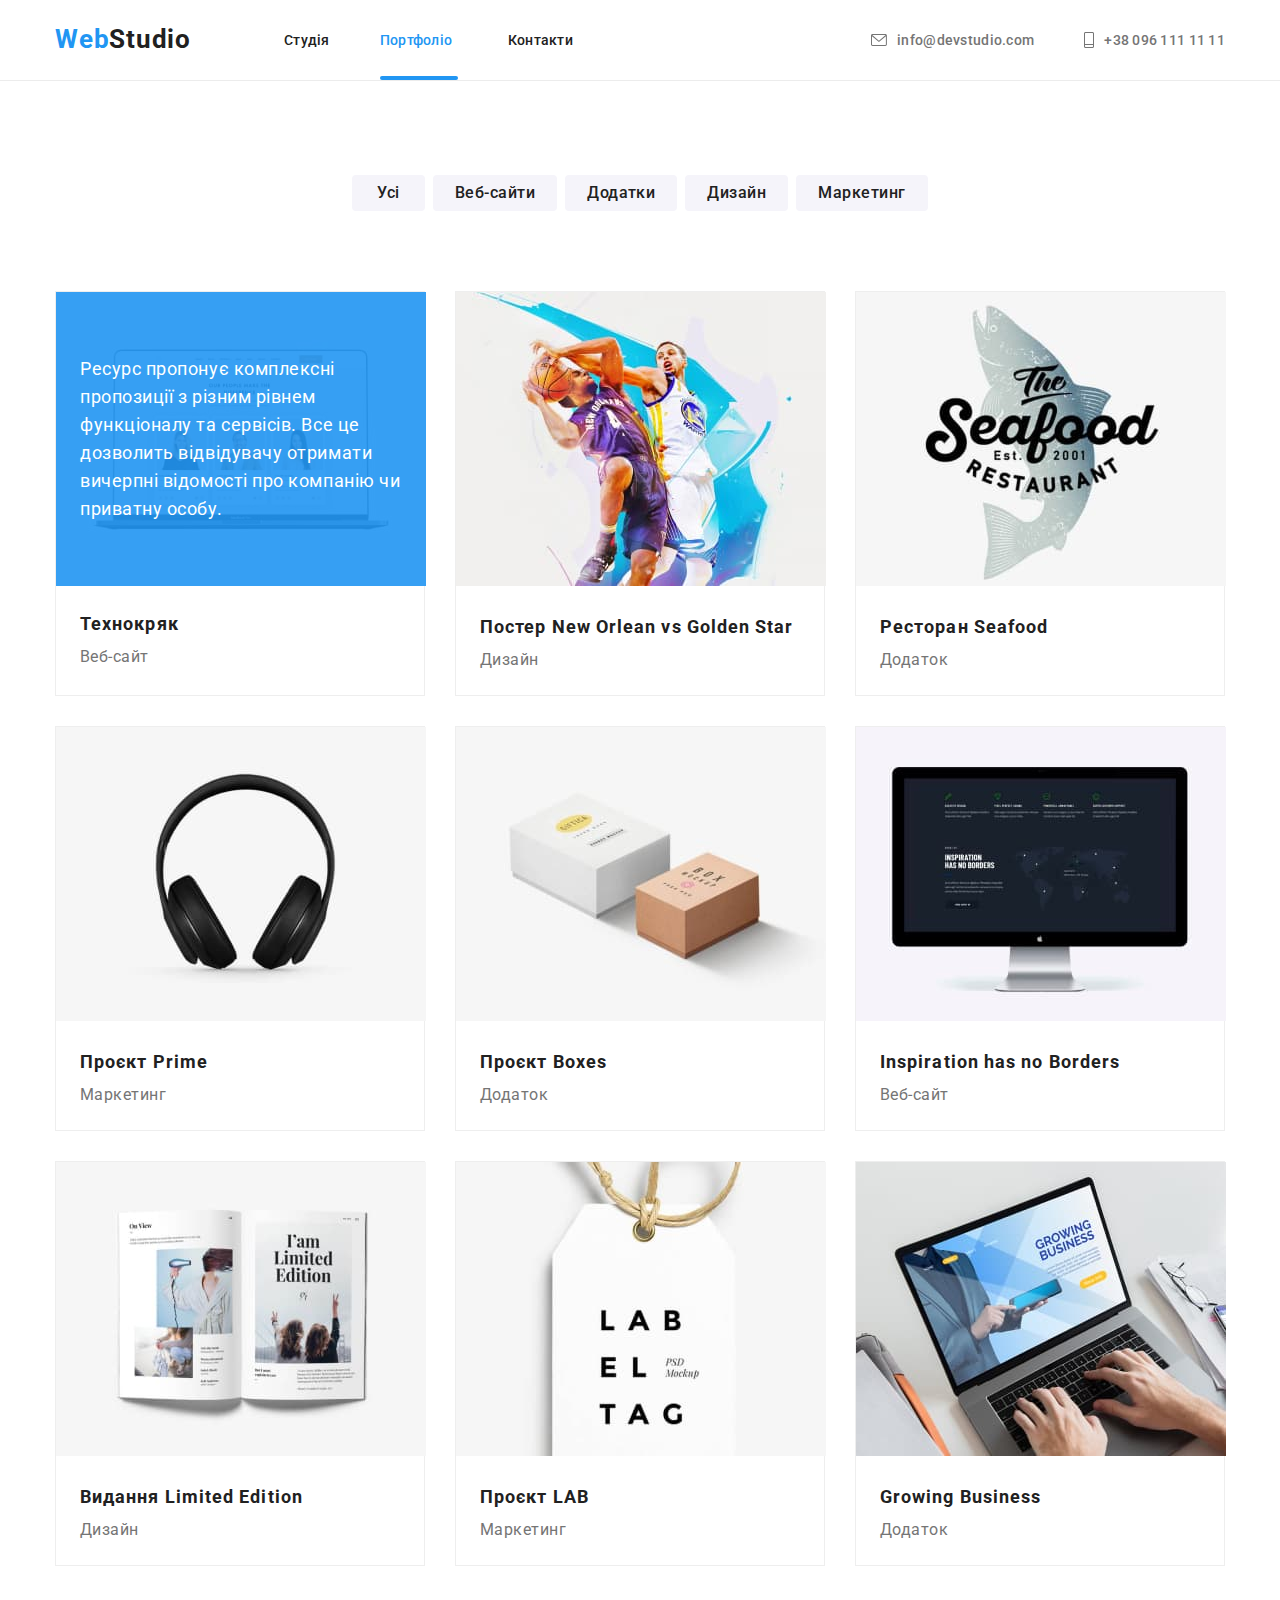
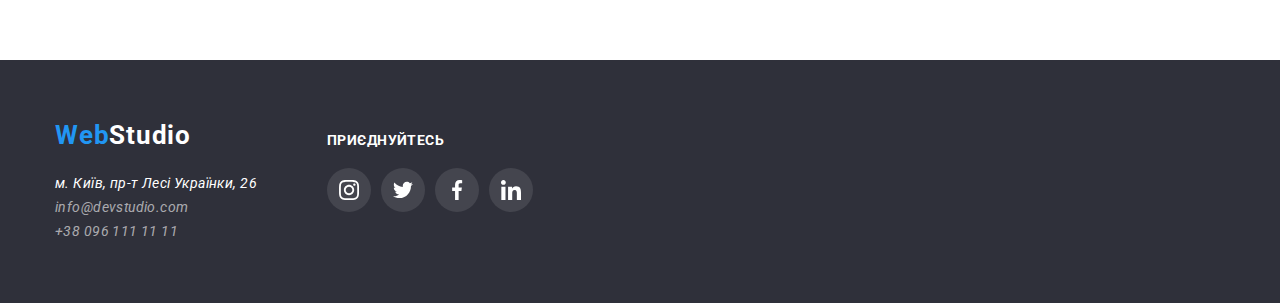
==== portfolio.html @ 3e38e9c2 "commit" ====
<!DOCTYPE html>
<html lang="en">
  <head>
    <meta charset="UTF-8" />
    <meta http-equiv="X-UA-Compatible" content="IE=edge" />
    <meta name="viewport" content="width=device-width, initial-scale=1.0" />
    <title>Homework2</title>
    <link rel="preconnect" href="https://fonts.googleapis.com" />
    <link rel="preconnect" href="https://fonts.gstatic.com" crossorigin />
    <link
      href="https://fonts.googleapis.com/css2?family=Raleway:wght@700&family=Roboto:wght@400;500;700;900&display=swap"
      rel="stylesheet"
    />
    <link
      rel="stylesheet"
      href="https://cdnjs.cloudflare.com/ajax/libs/modern-normalize/1.1.0/modern-normalize.min.css"
    />
    <link rel="stylesheet" href="./css/styles.css" />
  </head>
  <body class="body">
    <header class="portfolio-header">
      <div class="container container-header">

        <!-- Header- Logo+navigators -->

        <nav class="header-nav">
          <a href="/" class="interactive-element logo logo-header"
            ><span class="logo-web">Web</span
            ><span class="logo-studio">Studio</span></a
          >
          <ul class="list header-nav-list">
            <li class="item">
              <a
                href="./index.html"
                class="header-list-link interactive-element link"
                >Студія</a
              >
            </li>
            <li class="item">
              <a
                href="./portfolio.html"
                class="header-list-link interactive-element link portfolio-active-link"
                >Портфоліо
              </a>
            </li>
            <li class="item">
              <a href="#" class="header-list-link interactive-element link"
                >Контакти</a
              >
            </li>
          </ul>
        </nav>

        <!-- Contacts -->

        <ul class="list list-contacts">
          <li class="item">
            <div class="mail">
              <svg class="icon-envelope">
                <use href="./images/symbol-defs.svg#icon-envelope"></use>
              </svg>
              <a
                href="mailto:info@devstudio.com"
                class="contacts-mail interactive-element"
                >info@devstudio.com</a
              >
            </div>
          </li>
          <li>
            <div class="tel">
              <svg class="icon-telephone">
                <use href="./images/symbol-defs.svg#telephone"></use>
              </svg>
              <a
                href="tel:+380961111111"
                class="contacts-tel interactive-element"
                >+38 096 111 11 11</a
              >
            </div>
          </li>
        </ul>
      </div>
    </header>

    <main>
      <h1 hidden class="page-title">Portfolio</h1>

      <!-- Buttons -->

      <section class="section button-page">
        <div class="container">
          <h2 hidden>Options</h2>
          <ul class="button-list list">
            <li class="item">
              <button
                type="button"
                class="portfolio-buttons interactive-element button-all"
              >
                Усі
              </button>
            </li>
            <li class="item">
              <button
                type="button"
                class="portfolio-buttons interactive-element button"
              >
                Веб-сайти
              </button>
            </li>
            <li class="item">
              <button
                type="button"
                class="portfolio-buttons interactive-element button"
              >
                Додатки
              </button>
            </li>
            <li class="item">
              <button
                type="button"
                class="portfolio-buttons interactive-element button"
              >
                Дизайн
              </button>
            </li>
            <li class="item">
              <button
                type="button"
                class="portfolio-buttons interactive-element button"
              >
                Маркетинг
              </button>
            </li>
          </ul>
        </div>
      </section>

      <!-- Photos -->

      <section class="section portfolio-photos photo-page">
        <div class="container">
          <h2 hidden>Gallery</h2>
          <ul class="list gallery-list">
            <li class="item">
              <div class="portfolio-photo-container">
                <img src="./images/laptop.jpg" alt="laptop" width="370" />
                <div class="photo-inner-conainer">
                <p class="photo-inner-text">Ресурс пропонує комплексні пропозиції з різним рівнем функціоналу та сервісів. Все це дозволить відвідувачу отримати
                вичерпні відомості про компанію чи приватну особу.</p>
                </div>

              </div>
              <div class="portfolio-card">
                <h3 class="gallery-name">Технокряк</h3>
                <p class="gallery-description">Веб-сайт</p>
              </div>
            </li>
            <li class="item">
              <img src="./images/basketball.jpg" alt="basketball" width="370" />
              <div class="portfolio-card">
                <h3 class="gallery-name">Постер New Orlean vs Golden Star</h3>
                <p class="gallery-description">Дизайн</p>
              </div>
            </li>
            <li class="item">
              <img src="./images/seafood.jpg" alt="seafood" width="370" />
              <div class="portfolio-card">
                <h3 class="gallery-name">Ресторан Seafood</h3>
                <p class="gallery-description">Додаток</p>
              </div>
            </li>
            <li class="item">
              <img src="./images/headphones.jpg" alt="headphones" width="370" />
              <div class="portfolio-card">
                <h3 class="gallery-name">Проєкт Prime</h3>
                <p class="gallery-description">Маркетинг</p>
              </div>
            </li>
            <li class="item">
              <img src="./images/boxes.jpg" alt="boxes" width="370" />
              <div class="portfolio-card">
                <h3 class="gallery-name">Проєкт Boxes</h3>
                <p class="gallery-description">Додаток</p>
              </div>
            </li>
            <li class="item">
              <img src="./images/monitor.jpg" alt="monitor" width="370" />
              <div class="portfolio-card">
                <h3 class="gallery-name">Inspiration has no Borders</h3>
                <p class="gallery-description">Веб-сайт</p>
              </div>
            </li>
            <li class="item">
              <img
                src="./images/limited-edition.jpg"
                alt="limited-edition"
                width="370"
              />
              <div class="portfolio-card">
                <h3 class="gallery-name">Видання Limited Edition</h3>
                <p class="gallery-description">Дизайн</p>
              </div>
            </li>
            <li class="item">
              <img src="./images/lab.jpg" alt="lab" width="370" />
              <div class="portfolio-card">
                <h3 class="gallery-name">Проєкт LAB</h3>
                <p class="gallery-description">Маркетинг</p>
              </div>
            </li>
            <li class="item">
              <img
                src="./images/growing-business.jpg"
                alt="growing-business"
                width="370"
              />
              <div class="portfolio-card">
                <h3 class="gallery-name">Growing Business</h3>
                <p class="gallery-description">Додаток</p>
              </div>
            </li>
          </ul>
        </div>
      </section>
    </main>
    <footer class="footer">
      <div class="container footer-page">
        <div class="logo-address">

          <!-- Logo2 -->

          <a href="/" class="interactive-element logo logo-footer">
            <span class="logo-web">Web</span
            ><span class="logo-studio-footer">Studio</span></a
          >

          <!-- Address -->

          <address class="address-content">
            <ul class="list address-list">
              <li class="footer-first-li">
                <a
                  href="https://goo.gl/maps/HX44u6QqczXMJnG8A"
                  target="_blank"
                  rel="noopener norefferer nofollow"
                  class="interactive-element address link"
                >
                  м. Київ, пр-т Лесі Українки, 26
                </a>
              </li>
              <li class="footer-second-li">
                <a
                  href="emailto:info@devstudio.com"
                  class="footer-mail interactive-element address link"
                  >info@devstudio.com</a
                >
              </li>
              <li class="footer-third-li">
                <a
                  href="tel:+380961111111"
                  class="footer-tel interactive-element address link"
                  >+38 096 111 11 11</a
                >
              </li>
            </ul>
          </address>
        </div>
        <div class="block-join">
          <p class="title-join">Приєднуйтесь</p>
          <ul class="list list-join">
            <li class="item-join">
              <a href="/" class="link-join link">
                <svg class="instagram icon-join" width="20" height="20">
                  <use href="./images/symbol-defs.svg#instagram"></use>
                </svg>
              </a>
            </li>
            <li class="item-join">
              <a href="/" class="link-join link">
                <svg class="instagram icon-join" width="20" height="20">
                  <use href="./images/symbol-defs.svg#twitter"></use>
                </svg>
              </a>
            </li>
            <li class="item-join">
              <a href="/" class="link-join link">
                <svg class="instagram icon-join" width="20" height="20">
                  <use href="./images/symbol-defs.svg#facebook"></use>
                </svg>
              </a>
            </li>
            <li class="item-join">
              <a href="/" class="link-join link">
                <svg class="instagram icon-join" width="20" height="20">
                  <use href="./images/symbol-defs.svg#linkedin"></use>
                </svg>
              </a>
            </li>
          </ul>
        </div>
      </div>
    </footer>
          <div class="backdrop is-hidden">
            <div class="modal">
              <button class="modal-button">
              <svg class="modal-button-svg" width="11" height="11">
                <use href="./images/criss-cross.svg#criss-cross"></use>
              </svg>
              </button>
            </div>
          </div>
  </body>
</html>
---- css/styles.css ----
:root {
  --main-color: #ffffff;
  --accend-color: #2196f3;
  --black-color: #212121;
  --gray-color: #757575;
  --darkgray-color: #2f303a;
  --rgba-color: rgba(255, 255, 255, 0.6);
  --button-color: #f5f4fa;
  --button-active: #188ce8;
  --background-color-second: #f5f5f5;
  --border-color: #eeeeee;
  --portfolio-header-color: #ececec;
  --block-color: #AFB1B8;

  --specific-position: 94px;
  --specific-second-position: 30px;
}
h1,
h2,
h3,
h4,
h5,
h6,
p,
ul {
  margin-top: 0;
  margin-bottom: 0;
  padding: 0;
}

.list {
  list-style: none;
  padding: 0;
  margin: 0;
}

.body {
  font-family: "Roboto", sans-serif;
  font-size: 14px;
  background-color: var(--main-color);
  color: var(--black-color);
}

.container {
  width: 1200px;
  margin: 0 auto;
  padding: 0 15px;
}

.link {
  text-decoration: none;
}

.section {
  padding-top: var(--specific-position);
  padding-bottom: var(--specific-position);
}

/* Header */

.portfolio-header {
  background-color: var(--main-color);
  border-bottom: 1px solid var(--portfolio-header-color);
}

.container-header {
  display: flex;
}

/* Logo */

.header-nav {
  display: flex;
  align-items: center;
}

.logo {
  font-weight: 700;
  font-size: 26px;
  line-height: calc(31 / 26);
  letter-spacing: 0.03em;

  text-decoration: none;
}

.logo-header {
  display: flex;
  align-content: center;
  justify-content: flex-end;

  margin-right: 93px;
  padding-top: 24px;
  padding-bottom: 25px;
}

.logo-web {
  color: var(--accend-color);
}

.logo-studio {
  color: var(--black-color);
}


/* Header Navigation List */

.header-nav {
  display: flex;
}

.header-nav-list {
  display: flex;
}

.header-nav-list .item {
  margin-right: 50px;
}

.header-nav-list .item:last-child {
  margin-right: 0;
}

.header-list-link {
  font-weight: 500;
  line-height: calc(16 / 14);
  letter-spacing: 0.02em;

  color: var(--black-color);

  display: block;
  padding-top: 32px;
}

.header-active-link {
  color: var(--accend-color);
}

.portfolio-active-link {
  color: var(--accend-color);
}

.header-active-link::after {
  display: block;
  content: "";
  
  width: 48px;
  height: 4px;

  margin-top: 28px;
  margin-bottom: 0px;

  background-color: var(--accend-color);
  border-radius: 2px;
} 

.portfolio-active-link::after {
  display: block;
  content: "";
  
  width: 78px;
  height: 4px;

  margin-top: 28px;
  margin-bottom: 0px;

  background-color: var(--accend-color);
  border-radius: 2px;
}



/* Contacts */

.list-contacts {
  display: flex;
  align-items: center;
  margin-left: auto;
}

.list-contacts .item + .item {
  margin-left: 50px;
}

.mail {
  display: flex;
  align-items: center;
}

.icon-envelope {
  width: 16px;
  height: 12px;
  margin-right: 10px;

  fill: var(--gray-color)
}

.icon-envelope:hover {
 fill: var(--accend-color);
}

.icon-envelope:focus {
 fill: var(--accend-color);
}

.contacts-mail {
  font-weight: 500;
  line-height: calc(16 / 12);
  letter-spacing: 0.02em;
  text-decoration: none;

  color: var(--gray-color);

  margin-right: 50px;
}

.tel {
  display: flex;
  align-items: center;
}

.icon-telephone {
  width: 10px;
  height: 16px;

  margin-right: 10px;

  fill: var(--gray-color)
}

.icon-telephone:hover {
  fill: var(--accend-color);
}

.icon-telephone:focus {
  fill: var(--accend-color);
}

.contacts-tel {
  font-weight: 500;
  line-height: calc(16 / 12);
  letter-spacing: 0.02em;
  text-decoration: none;

  color: var(--gray-color);
}

/* Hero */

.hero-page {
  background-color: var(--darkgray-color);
  text-align: center;
  
  padding-top: 0px;
  padding-bottom: 0px;
}

.overlay {
  max-width: 1600px;
  min-height: 600px;
  margin-left: auto;
  margin-right: auto;

  background:(rgba(47, 48, 58, 0.4));
  background-image: 
  linear-gradient(rgba(47, 48, 58, 0.4),
   rgba(47, 48, 58, 0.4)), 
  url(../images/hero-overlay.jpg);
  background-repeat: no-repeat;
  background-size: cover;
  background-position: center;
}

.hero-title {
  font-weight: 900;
  font-size: 44px;
  line-height: calc(60 / 44);
  text-align: center;
  letter-spacing: 0.06em;
  text-transform: uppercase;

  color: var(--main-color);

  padding-top: 106px;

  width: 696px;
  margin-left: auto;
  margin-right: auto;
}

.hero-title-button {
  font-weight: 700;
  font-size: 16px;
  line-height: calc(30 / 16);
  font-family: inherit;
  cursor: pointer;

  color: var(--main-color);
  background-color: var(--accend-color);

  display: inline-block;

  margin-top: var(--specific-second-position);
  margin-bottom: 106px;
  margin-left: auto;
  margin-right: auto;

  border-radius: 4px var(--main-color);
  border: none;
  min-width: 216px;

  padding: 10px 32px;
}

/* Opportunities */

.opportunities-page .wwd-section {
  background-color: var(--background-color-second);
}

.opportunities-list {
  display: flex;
}

.opportunities-bg {
  display: flex;
  content: "";

  justify-content: center;
  align-items: center;

  background-color: #F5F4FA;
  
  width: 270px;
  height: 120px;
  margin-bottom: 30px;

  border: none;
  border-radius: 4px;
}

.opportunities-list .item + .item {
  margin-left: 30px;
}

.opportunities-title {
  font-weight: 700;
  line-height: calc(16 / 14);
  letter-spacing: 0.03em;
  text-transform: uppercase;

  color: var(--black-color);
}

.opportunities-text {
  font-weight: 400;
  line-height: calc(24 / 14);
  letter-spacing: 0.03em;

  color: var(--gray-color);
}

/* What do we do? */

.wwd-section {
  padding-top: 0px;
}

.what-we-do {
  font-weight: 700;
  font-size: 36px;
  line-height: calc(42 / 36);
  text-align: center;
  letter-spacing: 0.03em;

  color: var(--black-color);
}

.wwd-photo-list {
  display: flex;

  padding-top: 50px;
}

.wwd-photo-list .item + .item {
  margin-left: 30px;
}

.photo-wwd-container {
  position: relative;

  width: 370px;
  height: 294px;
}

.photo-wwd-inner-container {
position: absolute;
bottom: 0;

display: flex;
justify-content: center;
align-items: center;

width: 100%;
height: 70px;

background-color: rgba(47, 48, 58, 0.8);
border: 1px solid #000000;
box-shadow: 0px 4px 4px rgba(0, 0, 0, 0.25);

font-weight: 700;
font-size: 14px;
line-height: 16px;
text-align: center;
letter-spacing: 0.03em;
text-transform: uppercase;

color: var(--main-color);
}

.portfolio-photo-container {
  position: relative;

  width: 370px;
  height: 294px;
}

.photo-inner-conainer {
  position: absolute;
  bottom: 0;
  top: 0;
  right: 0;
  left: 0;

  width: 100%;
  height: 100%;

  background: rgba(33, 150, 243, 0.9);
}

.photo-inner-text {
padding: 63px 24px;

font-weight: 400;
font-size: 18px;
line-height: 28px;
letter-spacing: 0.03em;

color: var(--main-color);
}

/* Team */

.team-page {
  background-color: var(--button-color);

  padding-bottom: 0px;
}

.team-title {
  font-weight: 700;
  font-size: 36px;
  line-height: calc(42 / 36);
  text-align: center;
  letter-spacing: 0.03em;

  border-color: var(--main-color);

  color: var(--black-color);
}

.list-team-images {
  padding-top: 50px;
  padding-bottom: 107px;

  display: flex;
  justify-content: space-between;
}

.list-team-images .item {
  width: calc((100%-30px) / 2);

  background-color: var(--main-color);
  box-shadow: 0px 1px 3px rgba(0, 0, 0, 0.12), 
  0px 1px 1px rgba(0, 0, 0, 0.14),
  0px 2px 1px rgba(0, 0, 0, 0.2);
  border-radius: 0px 0px 4px 4px;
}

.list-team-images > .item:not(:last-child) {
  margin-right: 30px;
}

.images-team {
  border-radius: 0px;
}

.worker {
  font-weight: 500;
  font-size: 16px;
  line-height: calc(19 / 16);
  text-align: center;
  letter-spacing: 0.03em;

  color: var(--black-color);

  margin-top: var(--specific-second-position);
}

.position {
  font-weight: 400;
  font-size: 16px;
  line-height: calc(19 / 16);
  text-align: center;
  letter-spacing: 0.03em;

  color: var(--gray-color);

  margin-top: 10px;
  margin-bottom: var(--specific-second-position);
}

.social-list {
  display: flex;
  justify-content: center;
  align-items: center;

  padding-left: 32px;
  padding-right: 32px;
  padding-bottom: 30px;
}


.social-list > .social-item + .social-item {
margin-left: 10px;
}

.social-link {
  display: flex;
  justify-content: center;
  align-items: center;
  
  width: 44px;
  height: 44px;

  background-color: var(--main-color);

  border: none;
  border-radius: 50%;
}

.icon {
  width: 20px;
  height: 20px;

  fill: #AFB1B8;
}

.instagram-icon {
  fill: #AFB1B8;
}

.social-link:hover {
  background-color: var(--accend-color);
}

.icon:hover {
 fill: var(--main-color);
}

.instagram-icon:hover {
  fill: var(--main-color);
}

 /* <!-- Permanent clients --> */

 .permanent-clients {
  background-color: var(--background-color-second);
  padding-top: 0px;
}

 .permanent-clients-title {
font-weight: 700;
font-size: 36px;
line-height: 42px;
text-align: center;
letter-spacing: 0.03em;

color: var(--black-color);

padding-top: 82px;
}

.clients-list {
  display: flex;

  margin-top: 50px;
  justify-content: center;
}

.clients-link {
  display: flex;
  justify-content: center;
  align-items: center;
  
  width: 170px;
  height: 92px;

  background-color: var(--background-color-second);
  
  border: 1px solid var(--block-color);
  border-radius: 4px;
}

.clients-link:hover {
 border: 1px solid rgba(33, 150, 243, 1);
}

.clients-link:focus {
 border: 1px solid rgba(33, 150, 243, 1);
}

.icon-clients {
  width: 106px;
  height: 60px;

  fill: #AFB1B8;
}

.icon-clients:hover {
 fill: var(--accend-color);
}

.icon-clients:focus {
 fill: var(--accend-color);
}

.clients-list > .item-clients + .item-clients {
  margin-left: 30px;
}

/* Footer */

.footer {
  background-color: var(--darkgray-color);
  padding-top: 60px;
  padding-bottom: 60px;
}

.footer-page {
  display: flex;
}

.logo-studio-footer {
  color: var(--main-color);
}

.address {
  font-weight: 400;
  line-height: calc(24 / 14);
  letter-spacing: 0.03em;
  color: var(--main-color);
}

.address-content {
  margin-top: 20px;
}

.footer-mail {
  color: var(--rgba-color);
  margin-top: 9px;
}

.footer-tel {
  color: var(--rgba-color);
  margin-top: 9px;
}

.block-join {
  width: 206px;
  height: 80px;
  
  padding-top: 12px;
  margin-left: 70px;
  padding-bottom: 40px;

}

.title-join {
font-weight: 700;
font-size: 14px;
line-height: 16px;
letter-spacing: 0.03em;
text-transform: uppercase;

color: var(--main-color);
}

.list-join {
  display: flex;
  list-style: none;
  
  margin-top: 20px;
}

.list-join > .item-join + .item-join {
margin-left: 10px;
}

.link-join {
  display: flex;
  align-items: center;
  justify-content: center;

  width: 44px;
  height: 44px;

  border: none;
  border-radius: 50%;

  background-color: rgba(255, 255, 255, 0.1);
}

.link-join:hover {
 background-color: var(--accend-color);
}

.link-join:focus {
 background-color: var(--accend-color);
}

.icon-join {  
  fill: var(--main-color);
}

.icon-join:hover {
  fill: var(--main-color);
}

.icon-join:focus {
  fill: var(--main-color);
}

/* Backdrop */

.backdrop {
  position: fixed;
  top: 0;
  left: 0;
  bottom: 0;
  right: 0;

  background: orange; }

  /* rgba(0, 0, 0, 0.2) */

  .backdrop.is-hidden {
   opacity: 0;
   pointer-events: none;
  }
  
  .modal {
    position: absolute;
    top: 50%;
    left: 50%;
    transform:translate(-50%, -50%);

    min-width: 528px;
    min-height: 581px;
    
    background: #FFFFFF;
    box-shadow: 0px 1px 3px rgba(0, 0, 0, 0.12), 
    0px 1px 1px rgba(0, 0, 0, 0.14), 
    0px 2px 1px rgba(0, 0, 0, 0.2);
    border-radius: 4px;
  }

  .modal-button {
   position: absolute;
   top: 8px;
   right: 8px;
    
   display: flex;
   justify-content: center;
   align-items: center;

   width: 30px;
   height: 30px;
  
   background: #FFFFFF;
   
   border: 1px solid rgba(0, 0, 0, 0.1);
   border-radius: 50%;
  }

  .modal-button-svg {
   color: #000000;
  }

/* All interactive elements */

.interactive-element:hover {
  color: var(--accend-color);
}

.interactive-element:focus {
  color: var(--accend-color);
}

/* Portfolio page */

.button-page .photo-page {
  background-color: var(--background-color-second);
}

/* Buttons */

.button-page {
  padding-bottom: 0px;
}

.button-list {
  list-style: none;

  display: flex;
  justify-content: center;

  padding-bottom: 16px;

  border: 1px var(--border-color);
}

.portfolio-buttons {
  border-radius: 4px;
  border: none;
}

.button-list .item + .item {
  margin-left: 8px;
}

.portfolio-buttons {
  font-family: inherit;
  font-weight: 500;
  font-size: 16px;
  line-height: calc(24 / 16);
  letter-spacing: 0.03em;
  cursor: pointer;
}

.button-all {
  color: var(--black-color);
  background-color: var(--button-color);

  padding: 6px 25px;
}

.button {
  color: var(--black-color);
  background-color: var(--button-color);

  padding: 6px 22px;
}

.portfolio-buttons:hover {
  color: var(--main-color);
  background-color: var(--button-active);
  box-shadow: 0px 3px 1px rgba(0, 0, 0, 0.1), 0px 1px 2px rgba(0, 0, 0, 0.08), 0px 2px 2px rgba(0, 0, 0, 0.12);
  border-radius: 4px;
}

.portfolio-buttons:focus {
  background-color: var(--main-color);
  color: var(--button-active);
  box-shadow: 0px 3px 1px rgba(0, 0, 0, 0.1), 0px 1px 2px rgba(0, 0, 0, 0.08), 0px 2px 2px rgba(0, 0, 0, 0.12);
  border-radius: 4px;
}

/* Photos */

.photo-page {
  padding-top: 0px;
}

.portfolio-card {
  margin-top: 20px;
  padding-left: 24px;
  padding-right: 24px;
  padding-bottom: 20px;
}

.gallery-list {
  list-style: none;

  margin-top: 34px;

  display: flex;
  flex-wrap: wrap;
}

.gallery-list > .item {
  width: 370px;
  margin-right: 30px;
  margin-top: 30px;

  background-color: var(--main-color);
  border: 1px solid #eeeeee;
}

.gallery-list > .item:nth-child(3n) {
  margin-right: 0;
}

.gallery-list > .item:hover {
 box-shadow: 0px 1px 1px rgba(0, 0, 0, 0.12), 
 0px 4px 4px rgba(0, 0, 0, 0.06), 
 1px 4px 6px rgba(0, 0, 0, 0.16);
}

.gallery-list > .item:focus {
 box-shadow: 0px 1px 1px rgba(0, 0, 0, 0.12), 
 0px 4px 4px rgba(0, 0, 0, 0.06), 
 1px 4px 6px rgba(0, 0, 0, 0.16);
}

.gallery-name {
  font-weight: 700;
  font-size: 18px;
  line-height: calc(36 / 18);
  letter-spacing: 0.06em;
}

.gallery-description {
  font-weight: 400;
  font-size: 16px;
  line-height: var(--specific-second-position);
  letter-spacing: 0.03em;

  color: var(--gray-color);
}
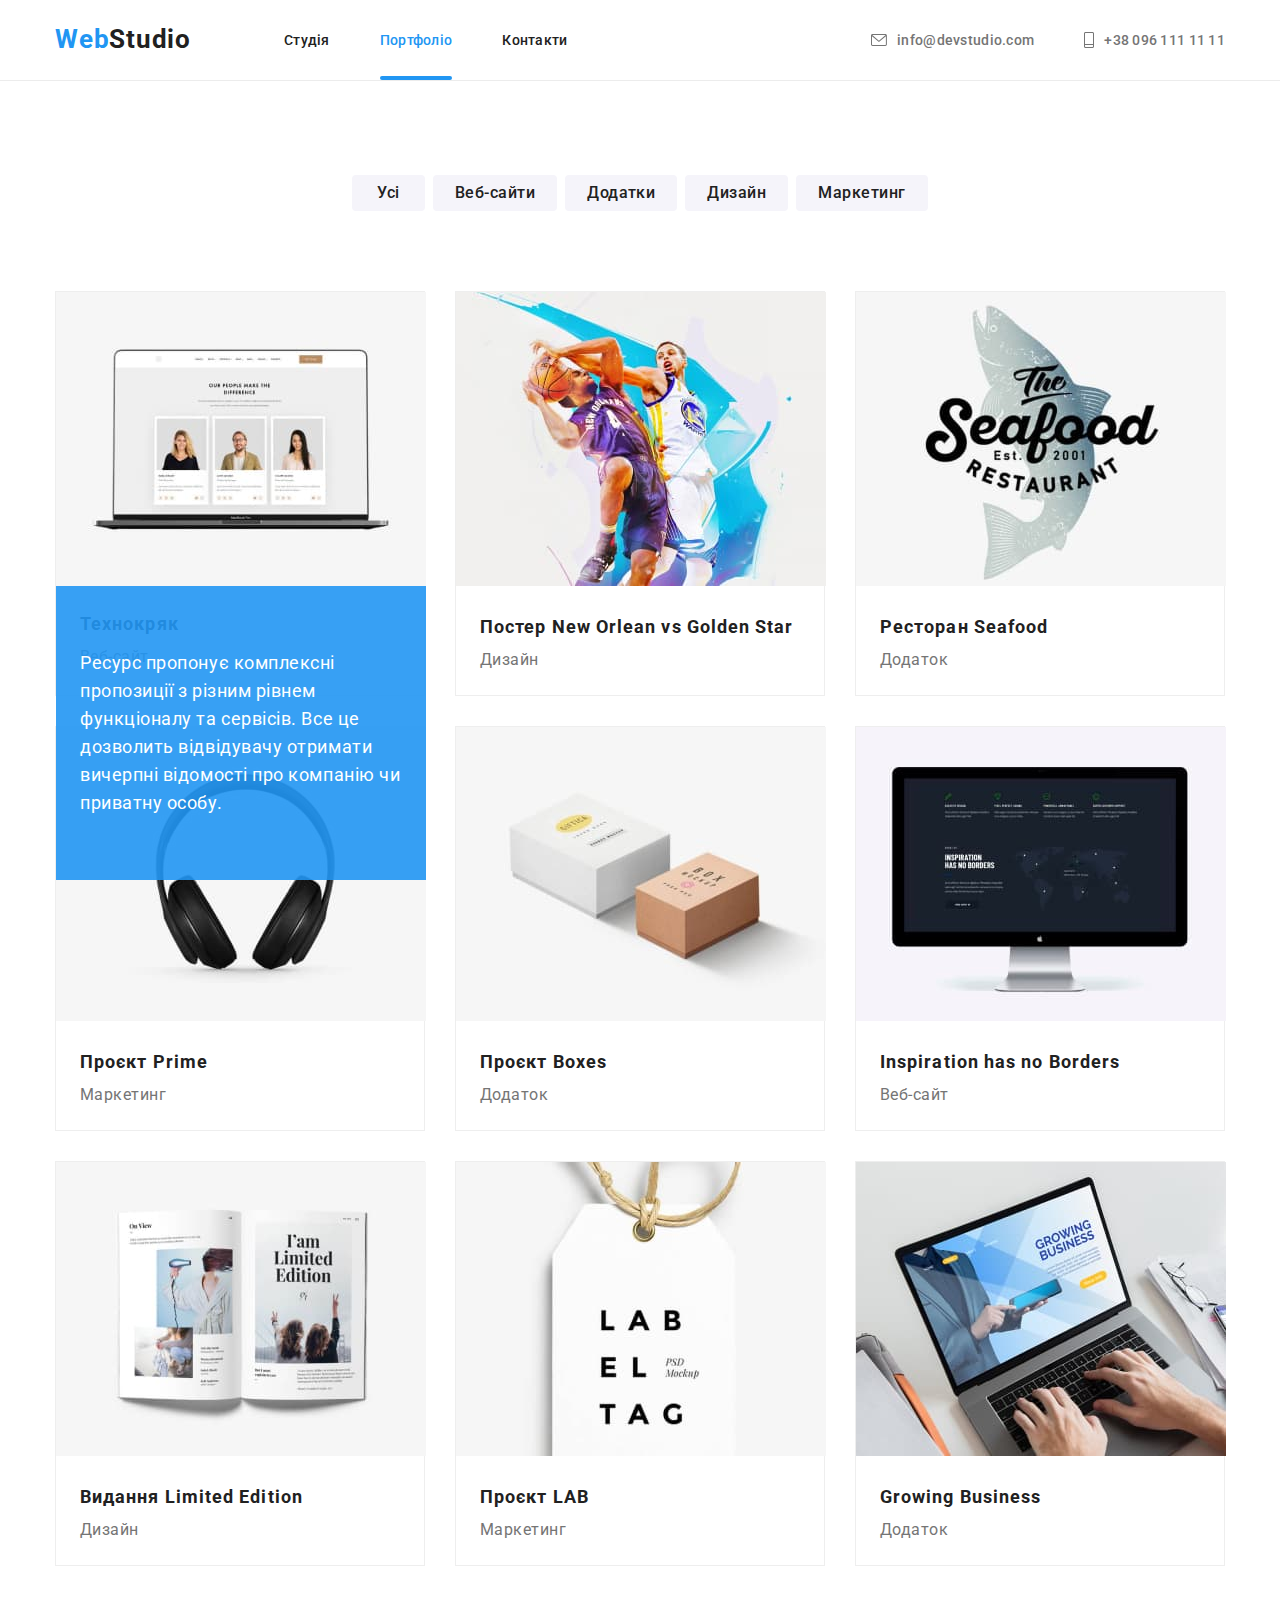
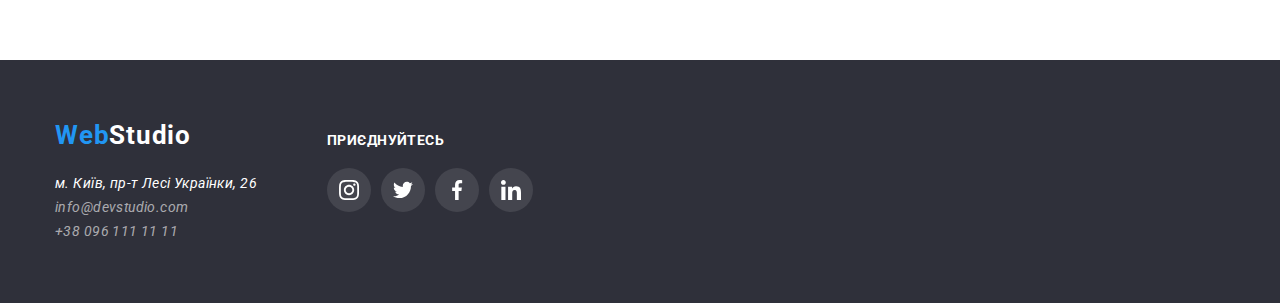
==== commit 9a9fb48a: "change" ====
--- a/portfolio.html
+++ b/portfolio.html
@@ -18,69 +18,50 @@
     <link rel="stylesheet" href="./css/styles.css" />
   </head>
   <body class="body">
-    <header class="portfolio-header">
-      <div class="container container-header">
-
-        <!-- Header- Logo+navigators -->
-
-        <nav class="header-nav">
-          <a href="/" class="interactive-element logo logo-header"
-            ><span class="logo-web">Web</span
-            ><span class="logo-studio">Studio</span></a
-          >
-          <ul class="list header-nav-list">
-            <li class="item">
-              <a
-                href="./index.html"
-                class="header-list-link interactive-element link"
-                >Студія</a
-              >
-            </li>
-            <li class="item">
-              <a
-                href="./portfolio.html"
-                class="header-list-link interactive-element link portfolio-active-link"
-                >Портфоліо
-              </a>
-            </li>
-            <li class="item">
-              <a href="#" class="header-list-link interactive-element link"
-                >Контакти</a
-              >
-            </li>
-          </ul>
-        </nav>
-
-        <!-- Contacts -->
-
-        <ul class="list list-contacts">
-          <li class="item">
-            <div class="mail">
-              <svg class="icon-envelope">
-                <use href="./images/symbol-defs.svg#icon-envelope"></use>
-              </svg>
-              <a
-                href="mailto:info@devstudio.com"
-                class="contacts-mail interactive-element"
-                >info@devstudio.com</a
-              >
-            </div>
-          </li>
-          <li>
-            <div class="tel">
-              <svg class="icon-telephone">
-                <use href="./images/symbol-defs.svg#telephone"></use>
-              </svg>
-              <a
-                href="tel:+380961111111"
-                class="contacts-tel interactive-element"
-                >+38 096 111 11 11</a
-              >
-            </div>
-          </li>
-        </ul>
-      </div>
-    </header>
+  <header class="portfolio-header">
+  <div class="container container-header">
+
+    <!-- Header- Logo+navigators -->
+
+    <nav class="header-nav">
+      <a href="/" class="interactive-element logo logo-header"><span class="logo-web">Web</span><span
+          class="logo-studio">Studio</span></a>
+      <ul class="list header-nav-list">
+        <li class="item">
+          <a href="./index.html" class="header-list-link link">Студія</a>
+        </li>
+        <li class="item">
+          <a href="./portfolio.html" class="header-list-link link header-active-link">Портфоліо
+          </a>
+        </li>
+        <li class="item">
+          <a href="#" class="header-list-link link">Контакти</a>
+        </li>
+      </ul>
+    </nav>
+
+    <!-- Contacts -->
+
+    <ul class="list list-contacts">
+      <li class="item">
+        <div class="mail">
+          <svg class="icon-envelope">
+            <use href="./images/symbol-defs.svg#icon-envelope"></use>
+          </svg>
+          <a href="mailto:info@devstudio.com" class="header-mail">info@devstudio.com</a>
+        </div>
+      </li>
+      <li>
+        <div class="tel">
+          <svg class="icon-telephone">
+            <use href="./images/symbol-defs.svg#telephone"></use>
+          </svg>
+          <a href="tel:+380961111111" class="header-telephone">+38 096 111 11 11</a>
+        </div>
+      </li>
+    </ul>
+  </div>
+  </header>
 
     <main>
       <h1 hidden class="page-title">Portfolio</h1>
@@ -142,21 +123,22 @@
           <h2 hidden>Gallery</h2>
           <ul class="list gallery-list">
             <li class="item">
+              
               <div class="portfolio-photo-container">
                 <img src="./images/laptop.jpg" alt="laptop" width="370" />
-                <div class="photo-inner-conainer">
+                <div class="photo-inner-container">
                 <p class="photo-inner-text">Ресурс пропонує комплексні пропозиції з різним рівнем функціоналу та сервісів. Все це дозволить відвідувачу отримати
                 вичерпні відомості про компанію чи приватну особу.</p>
                 </div>
-
-              </div>
+              </div>            
+
               <div class="portfolio-card">
                 <h3 class="gallery-name">Технокряк</h3>
                 <p class="gallery-description">Веб-сайт</p>
               </div>
             </li>
             <li class="item">
-              <img src="./images/basketball.jpg" alt="basketball" width="370" />
+                <img src="./images/basketball.jpg" alt="basketball" width="370" />
               <div class="portfolio-card">
                 <h3 class="gallery-name">Постер New Orlean vs Golden Star</h3>
                 <p class="gallery-description">Дизайн</p>
@@ -243,7 +225,7 @@
                   href="https://goo.gl/maps/HX44u6QqczXMJnG8A"
                   target="_blank"
                   rel="noopener norefferer nofollow"
-                  class="interactive-element address link"
+                  class="address link"
                 >
                   м. Київ, пр-т Лесі Українки, 26
                 </a>
@@ -251,14 +233,14 @@
               <li class="footer-second-li">
                 <a
                   href="emailto:info@devstudio.com"
-                  class="footer-mail interactive-element address link"
+                  class="footer-mail address link"
                   >info@devstudio.com</a
                 >
               </li>
               <li class="footer-third-li">
                 <a
                   href="tel:+380961111111"
-                  class="footer-tel interactive-element address link"
+                  class="footer-tel address link"
                   >+38 096 111 11 11</a
                 >
               </li>
@@ -300,14 +282,5 @@
         </div>
       </div>
     </footer>
-          <div class="backdrop is-hidden">
-            <div class="modal">
-              <button class="modal-button">
-              <svg class="modal-button-svg" width="11" height="11">
-                <use href="./images/criss-cross.svg#criss-cross"></use>
-              </svg>
-              </button>
-            </div>
-          </div>
   </body>
 </html>
--- a/css/styles.css
+++ b/css/styles.css
@@ -129,13 +129,24 @@
 
   display: block;
   padding-top: 32px;
+
+  transition: background-color 250ms cubic-bezier(0.4, 0, 0.2, 1),
+  color 250ms cubic-bezier(0.4, 0, 0.2, 1);
+}
+
+.header-list-link:hover {
+  color: var(--accend-color);
+} 
+
+.header-list-link:focus {
+  color: var(--accend-color);
+} 
+
+.portfolio-active-link {
+  color: var(--accend-color);
 }
 
 .header-active-link {
-  color: var(--accend-color);
-}
-
-.portfolio-active-link {
   color: var(--accend-color);
 }
 
@@ -143,7 +154,7 @@
   display: block;
   content: "";
   
-  width: 48px;
+  width: 100%;
   height: 4px;
 
   margin-top: 28px;
@@ -157,7 +168,7 @@
   display: block;
   content: "";
   
-  width: 78px;
+  width: 100%;
   height: 4px;
 
   margin-top: 28px;
@@ -166,7 +177,6 @@
   background-color: var(--accend-color);
   border-radius: 2px;
 }
-
 
 
 /* Contacts */
@@ -191,7 +201,9 @@
   height: 12px;
   margin-right: 10px;
 
-  fill: var(--gray-color)
+  fill: var(--gray-color);
+
+  transition: fill 250ms cubic-bezier(0.4, 0, 0.2, 1);
 }
 
 .icon-envelope:hover {
@@ -202,7 +214,7 @@
  fill: var(--accend-color);
 }
 
-.contacts-mail {
+.header-mail {
   font-weight: 500;
   line-height: calc(16 / 12);
   letter-spacing: 0.02em;
@@ -211,6 +223,16 @@
   color: var(--gray-color);
 
   margin-right: 50px;
+
+  transition: color 250ms cubic-bezier(0.4, 0, 0.2, 1);
+}
+
+.header-mail:hover {
+  color: var(--accend-color);
+}
+
+.header-mail:focus {
+  color: var(--accend-color);
 }
 
 .tel {
@@ -224,7 +246,9 @@
 
   margin-right: 10px;
 
-  fill: var(--gray-color)
+  fill: var(--gray-color);
+
+  transition: fill 250ms cubic-bezier(0.4, 0, 0.2, 1);
 }
 
 .icon-telephone:hover {
@@ -235,13 +259,23 @@
   fill: var(--accend-color);
 }
 
-.contacts-tel {
+.header-telephone {
   font-weight: 500;
   line-height: calc(16 / 12);
   letter-spacing: 0.02em;
   text-decoration: none;
 
   color: var(--gray-color);
+
+  transition: color 250ms cubic-bezier(0.4, 0, 0.2, 1);
+}
+
+.header-telephone:hover {
+color: var(--accend-color);
+}
+
+.header-telephone:focus {
+  color: var(--accend-color);
 }
 
 /* Hero */
@@ -304,11 +338,21 @@
   margin-left: auto;
   margin-right: auto;
 
-  border-radius: 4px var(--main-color);
+  box-shadow: 0px 4px 4px rgba(0, 0, 0, 0.15);
+  border-radius: 4px;
   border: none;
   min-width: 216px;
 
   padding: 10px 32px;
+}
+
+.hero-title-button:hover {
+  background-color: var(--button-active);
+  filter: drop-shadow(0px 4px 4px rgba(0, 0, 0, 0.25));
+
+  transition: background-color 250ms cubic-bezier(0.4, 0, 0.2, 1),
+  color 250ms cubic-bezier(0.4, 0, 0.2, 1), 
+  text-shadow 250ms cubic-bezier(0.4, 0, 0.2, 1); 
 }
 
 /* Opportunities */
@@ -349,6 +393,8 @@
   text-transform: uppercase;
 
   color: var(--black-color);
+
+  margin-bottom: 10px;
 }
 
 .opportunities-text {
@@ -417,37 +463,6 @@
 color: var(--main-color);
 }
 
-.portfolio-photo-container {
-  position: relative;
-
-  width: 370px;
-  height: 294px;
-}
-
-.photo-inner-conainer {
-  position: absolute;
-  bottom: 0;
-  top: 0;
-  right: 0;
-  left: 0;
-
-  width: 100%;
-  height: 100%;
-
-  background: rgba(33, 150, 243, 0.9);
-}
-
-.photo-inner-text {
-padding: 63px 24px;
-
-font-weight: 400;
-font-size: 18px;
-line-height: 28px;
-letter-spacing: 0.03em;
-
-color: var(--main-color);
-}
-
 /* Team */
 
 .team-page {
@@ -546,6 +561,12 @@
 
   border: none;
   border-radius: 50%;
+
+  transition: background-color 250ms cubic-bezier(0.4, 0, 0.2, 1);
+}
+
+.social-link:hover {
+  background-color: var(--accend-color);
 }
 
 .icon {
@@ -553,14 +574,14 @@
   height: 20px;
 
   fill: #AFB1B8;
+
+  transition: fill 250ms cubic-bezier(0.4, 0, 0.2, 1);
 }
 
 .instagram-icon {
   fill: #AFB1B8;
-}
-
-.social-link:hover {
-  background-color: var(--accend-color);
+
+  transition: fill 250ms cubic-bezier(0.4, 0, 0.2, 1);;
 }
 
 .icon:hover {
@@ -609,6 +630,8 @@
   
   border: 1px solid var(--block-color);
   border-radius: 4px;
+
+  transition: border 250ms cubic-bezier(0.4, 0, 0.2, 1);
 }
 
 .clients-link:hover {
@@ -624,6 +647,8 @@
   height: 60px;
 
   fill: #AFB1B8;
+
+  transition: fill 250ms cubic-bezier(0.4, 0, 0.2, 1);
 }
 
 .icon-clients:hover {
@@ -659,6 +684,8 @@
   line-height: calc(24 / 14);
   letter-spacing: 0.03em;
   color: var(--main-color);
+
+  transition: color 250ms cubic-bezier(0.4, 0, 0.2, 1);
 }
 
 .address-content {
@@ -674,6 +701,14 @@
   color: var(--rgba-color);
   margin-top: 9px;
 }
+
+.address:hover {
+  color: var(--accend-color);
+}
+
+.address:focus {
+  color: var(--accend-color);
+} 
 
 .block-join {
   width: 206px;
@@ -718,6 +753,8 @@
   border-radius: 50%;
 
   background-color: rgba(255, 255, 255, 0.1);
+
+  transition: background-color 250ms cubic-bezier(0.4, 0, 0.2, 1);
 }
 
 .link-join:hover {
@@ -730,6 +767,8 @@
 
 .icon-join {  
   fill: var(--main-color);
+
+  transition: fill 250ms cubic-bezier(0.4, 0, 0.2, 1)
 }
 
 .icon-join:hover {
@@ -749,9 +788,7 @@
   bottom: 0;
   right: 0;
 
-  background: orange; }
-
-  /* rgba(0, 0, 0, 0.2) */
+  background: rgba(0, 0, 0, 0.2); }
 
   .backdrop.is-hidden {
    opacity: 0;
@@ -796,15 +833,63 @@
    color: #000000;
   }
 
-/* All interactive elements */
-
-.interactive-element:hover {
-  color: var(--accend-color);
-}
-
-.interactive-element:focus {
-  color: var(--accend-color);
-}
+/* Backdrop */
+
+.backdrop {
+  position: fixed;
+  top: 0;
+  left: 0;
+  bottom: 0;
+  right: 0;
+
+  background: rgba(0, 0, 0, 0.2); }
+
+  .backdrop.is-hidden {
+   visibility: hidden; 
+   opacity: 0;
+   pointer-events: none;
+  }
+  
+  .modal {
+    position: absolute;
+    top: 50%;
+    left: 50%;
+    transform:translate(-50%, -50%);
+
+    width: 528px;
+    height: 581px;
+    
+    background: #FFFFFF;
+
+    box-shadow: 0px 1px 3px rgba(0, 0, 0, 0.12), 
+    0px 1px 1px rgba(0, 0, 0, 0.14), 
+    0px 2px 1px rgba(0, 0, 0, 0.2);
+    border-radius: 4px;
+  }
+
+  .modal-button {
+   position: absolute;
+   top: 8px;
+   right: 8px;
+    
+   display: flex;
+   justify-content: center;
+   align-items: center;
+
+   width: 30px;
+   height: 30px;
+  
+   background: #FFFFFF;
+   
+   border: 1px solid rgba(0, 0, 0, 0.1);
+   border-radius: 50%;
+
+   cursor: pointer;
+  }
+
+  .modal-button-svg {
+   color: #000000;
+  }
 
 /* Portfolio page */
 
@@ -832,6 +917,9 @@
 .portfolio-buttons {
   border-radius: 4px;
   border: none;
+
+  transition: background-color 250ms cubic-bezier(0.4, 0, 0.2, 1),
+  color 250ms cubic-bezier(0.4, 0, 0.2, 1), text-shadow 250ms cubic-bezier(0.4, 0, 0.2, 1);
 }
 
 .button-list .item + .item {
@@ -904,6 +992,8 @@
 
   background-color: var(--main-color);
   border: 1px solid #eeeeee;
+
+  transition: box-shadow 250ms cubic-bezier(0.4, 0, 0.2, 1);
 }
 
 .gallery-list > .item:nth-child(3n) {
@@ -937,3 +1027,40 @@
 
   color: var(--gray-color);
 }
+
+.portfolio-photo-container {
+  position: relative;
+
+  width: 370px;
+  height: 294px;
+
+  top: 0;
+  bottom: 0;
+  right: 0;
+  left: 0;
+}
+
+.photo-inner-container {
+  position: absolute;
+  top: 100%;
+  
+  width: 100%;
+  height: 100%;
+
+  background: rgba(33, 150, 243, 0.9);
+}
+
+.photo-inner-text {
+position: absolute;
+
+padding: 63px 24px;
+
+font-weight: 400;
+font-size: 18px;
+line-height: 28px;
+letter-spacing: 0.03em;
+
+color: var(--main-color);
+}
+
+
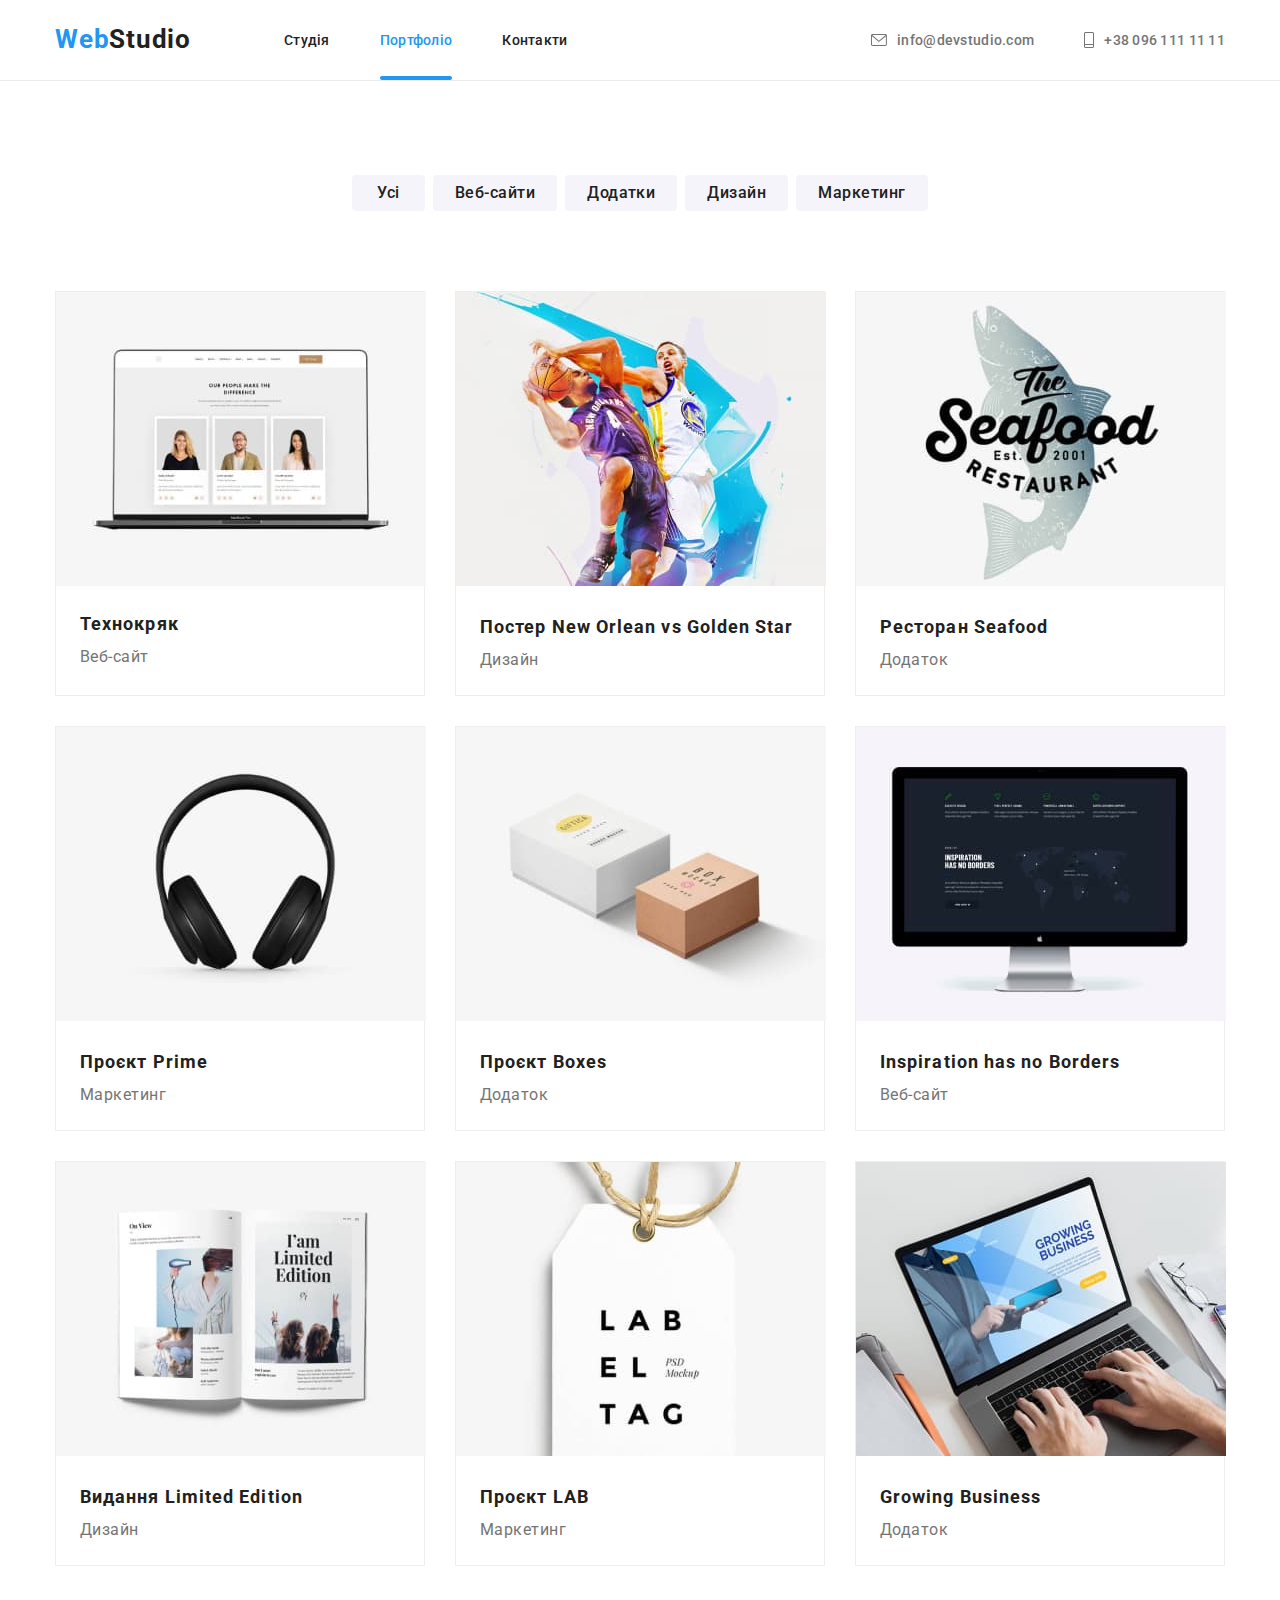
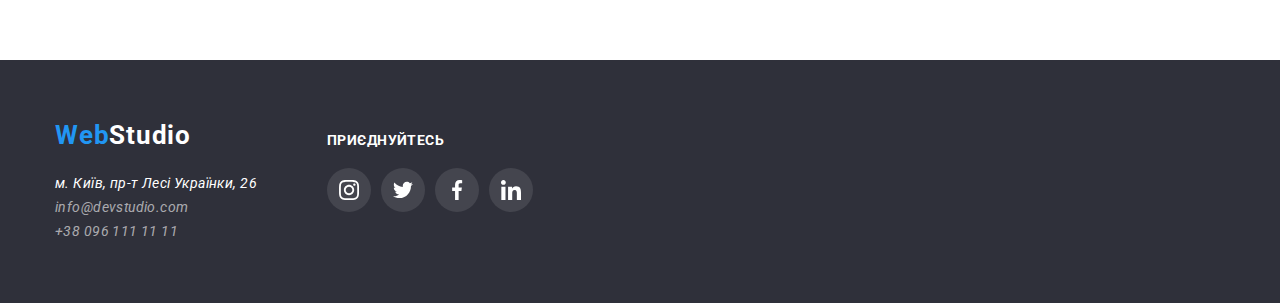
==== commit d4b22586: "Update portfolio.html" ====
--- a/portfolio.html
+++ b/portfolio.html
@@ -4,7 +4,7 @@
     <meta charset="UTF-8" />
     <meta http-equiv="X-UA-Compatible" content="IE=edge" />
     <meta name="viewport" content="width=device-width, initial-scale=1.0" />
-    <title>Homework2</title>
+    <title>Homework</title>
     <link rel="preconnect" href="https://fonts.googleapis.com" />
     <link rel="preconnect" href="https://fonts.gstatic.com" crossorigin />
     <link
@@ -18,50 +18,58 @@
     <link rel="stylesheet" href="./css/styles.css" />
   </head>
   <body class="body">
-  <header class="portfolio-header">
-  <div class="container container-header">
-
-    <!-- Header- Logo+navigators -->
-
-    <nav class="header-nav">
-      <a href="/" class="interactive-element logo logo-header"><span class="logo-web">Web</span><span
-          class="logo-studio">Studio</span></a>
-      <ul class="list header-nav-list">
-        <li class="item">
-          <a href="./index.html" class="header-list-link link">Студія</a>
-        </li>
-        <li class="item">
-          <a href="./portfolio.html" class="header-list-link link header-active-link">Портфоліо
-          </a>
-        </li>
-        <li class="item">
-          <a href="#" class="header-list-link link">Контакти</a>
-        </li>
-      </ul>
-    </nav>
-
-    <!-- Contacts -->
-
-    <ul class="list list-contacts">
-      <li class="item">
-        <div class="mail">
-          <svg class="icon-envelope">
-            <use href="./images/symbol-defs.svg#icon-envelope"></use>
-          </svg>
-          <a href="mailto:info@devstudio.com" class="header-mail">info@devstudio.com</a>
-        </div>
-      </li>
-      <li>
-        <div class="tel">
-          <svg class="icon-telephone">
-            <use href="./images/symbol-defs.svg#telephone"></use>
-          </svg>
-          <a href="tel:+380961111111" class="header-telephone">+38 096 111 11 11</a>
-        </div>
-      </li>
-    </ul>
-  </div>
-  </header>
+    <header class="portfolio-header">
+      <div class="container container-header">
+        <!-- Header- Logo+navigators -->
+
+        <nav class="header-nav">
+          <a href="/" class="interactive-element logo logo-header"
+            ><span class="logo-web">Web</span
+            ><span class="logo-studio">Studio</span></a
+          >
+          <ul class="list header-nav-list">
+            <li class="item">
+              <a href="./index.html" class="header-list-link link">Студія</a>
+            </li>
+            <li class="item">
+              <a
+                href="./portfolio.html"
+                class="header-list-link link header-active-link"
+                >Портфоліо
+              </a>
+            </li>
+            <li class="item">
+              <a href="#" class="header-list-link link">Контакти</a>
+            </li>
+          </ul>
+        </nav>
+
+        <!-- Contacts -->
+
+        <ul class="list list-contacts">
+          <li class="item">
+            <div class="mail">
+              <svg class="icon-envelope">
+                <use href="./images/symbol-defs.svg#icon-envelope"></use>
+              </svg>
+              <a href="mailto:info@devstudio.com" class="header-mail"
+                >info@devstudio.com</a
+              >
+            </div>
+          </li>
+          <li>
+            <div class="tel">
+              <svg class="icon-telephone">
+                <use href="./images/symbol-defs.svg#telephone"></use>
+              </svg>
+              <a href="tel:+380961111111" class="header-telephone"
+                >+38 096 111 11 11</a
+              >
+            </div>
+          </li>
+        </ul>
+      </div>
+    </header>
 
     <main>
       <h1 hidden class="page-title">Portfolio</h1>
@@ -123,14 +131,16 @@
           <h2 hidden>Gallery</h2>
           <ul class="list gallery-list">
             <li class="item">
-              
               <div class="portfolio-photo-container">
                 <img src="./images/laptop.jpg" alt="laptop" width="370" />
                 <div class="photo-inner-container">
-                <p class="photo-inner-text">Ресурс пропонує комплексні пропозиції з різним рівнем функціоналу та сервісів. Все це дозволить відвідувачу отримати
-                вичерпні відомості про компанію чи приватну особу.</p>
+                  <p class="photo-inner-text">
+                    Ресурс пропонує комплексні пропозиції з різним рівнем
+                    функціоналу та сервісів. Все це дозволить відвідувачу
+                    отримати вичерпні відомості про компанію чи приватну особу.
+                  </p>
                 </div>
-              </div>            
+              </div>
 
               <div class="portfolio-card">
                 <h3 class="gallery-name">Технокряк</h3>
@@ -138,7 +148,7 @@
               </div>
             </li>
             <li class="item">
-                <img src="./images/basketball.jpg" alt="basketball" width="370" />
+              <img src="./images/basketball.jpg" alt="basketball" width="370" />
               <div class="portfolio-card">
                 <h3 class="gallery-name">Постер New Orlean vs Golden Star</h3>
                 <p class="gallery-description">Дизайн</p>
@@ -208,7 +218,6 @@
     <footer class="footer">
       <div class="container footer-page">
         <div class="logo-address">
-
           <!-- Logo2 -->
 
           <a href="/" class="interactive-element logo logo-footer">
@@ -238,9 +247,7 @@
                 >
               </li>
               <li class="footer-third-li">
-                <a
-                  href="tel:+380961111111"
-                  class="footer-tel address link"
+                <a href="tel:+380961111111" class="footer-tel address link"
                   >+38 096 111 11 11</a
                 >
               </li>
--- a/css/styles.css
+++ b/css/styles.css
@@ -768,7 +768,7 @@
 .icon-join {  
   fill: var(--main-color);
 
-  transition: fill 250ms cubic-bezier(0.4, 0, 0.2, 1)
+  transition: fill 250ms cubic-bezier(0.4, 0, 0.2, 1);
 }
 
 .icon-join:hover {
@@ -788,27 +788,40 @@
   bottom: 0;
   right: 0;
 
-  background: rgba(0, 0, 0, 0.2); }
+  background: rgba(0, 0, 0, 0.2); 
+
+  opacity: 1;
+
+  transition: opacity 250ms cubic-bezier(0.4, 0, 0.2, 1);
+}
 
   .backdrop.is-hidden {
+   visibility: hidden; 
    opacity: 0;
    pointer-events: none;
   }
   
+  .backdrop.is-hidden .modal {
+    transform: translate(-50%, -50%) scale(0.2);
+  }
+
   .modal {
     position: absolute;
     top: 50%;
     left: 50%;
-    transform:translate(-50%, -50%);
-
+    
     min-width: 528px;
     min-height: 581px;
     
     background: #FFFFFF;
+
     box-shadow: 0px 1px 3px rgba(0, 0, 0, 0.12), 
     0px 1px 1px rgba(0, 0, 0, 0.14), 
     0px 2px 1px rgba(0, 0, 0, 0.2);
     border-radius: 4px;
+
+    transform: translate(-50%, -50%) scale(1);
+    transition: transform 250ms cubic-bezier(0.4, 0, 0.2, 1);
   }
 
   .modal-button {
@@ -827,62 +840,6 @@
    
    border: 1px solid rgba(0, 0, 0, 0.1);
    border-radius: 50%;
-  }
-
-  .modal-button-svg {
-   color: #000000;
-  }
-
-/* Backdrop */
-
-.backdrop {
-  position: fixed;
-  top: 0;
-  left: 0;
-  bottom: 0;
-  right: 0;
-
-  background: rgba(0, 0, 0, 0.2); }
-
-  .backdrop.is-hidden {
-   visibility: hidden; 
-   opacity: 0;
-   pointer-events: none;
-  }
-  
-  .modal {
-    position: absolute;
-    top: 50%;
-    left: 50%;
-    transform:translate(-50%, -50%);
-
-    width: 528px;
-    height: 581px;
-    
-    background: #FFFFFF;
-
-    box-shadow: 0px 1px 3px rgba(0, 0, 0, 0.12), 
-    0px 1px 1px rgba(0, 0, 0, 0.14), 
-    0px 2px 1px rgba(0, 0, 0, 0.2);
-    border-radius: 4px;
-  }
-
-  .modal-button {
-   position: absolute;
-   top: 8px;
-   right: 8px;
-    
-   display: flex;
-   justify-content: center;
-   align-items: center;
-
-   width: 30px;
-   height: 30px;
-  
-   background: #FFFFFF;
-   
-   border: 1px solid rgba(0, 0, 0, 0.1);
-   border-radius: 50%;
 
    cursor: pointer;
   }
@@ -1038,16 +995,21 @@
   bottom: 0;
   right: 0;
   left: 0;
+
+  overflow: hidden;
 }
 
 .photo-inner-container {
   position: absolute;
   top: 100%;
+  left: 0;
   
   width: 100%;
   height: 100%;
 
   background: rgba(33, 150, 243, 0.9);
+
+  transition: transform 250ms cubic-bezier(0.4, 0, 0.2, 1);
 }
 
 .photo-inner-text {
@@ -1063,4 +1025,7 @@
 color: var(--main-color);
 }
 
-
+.gallery-list > .item:hover .photo-inner-container {
+  transform: translateY(-100%);
+}
+
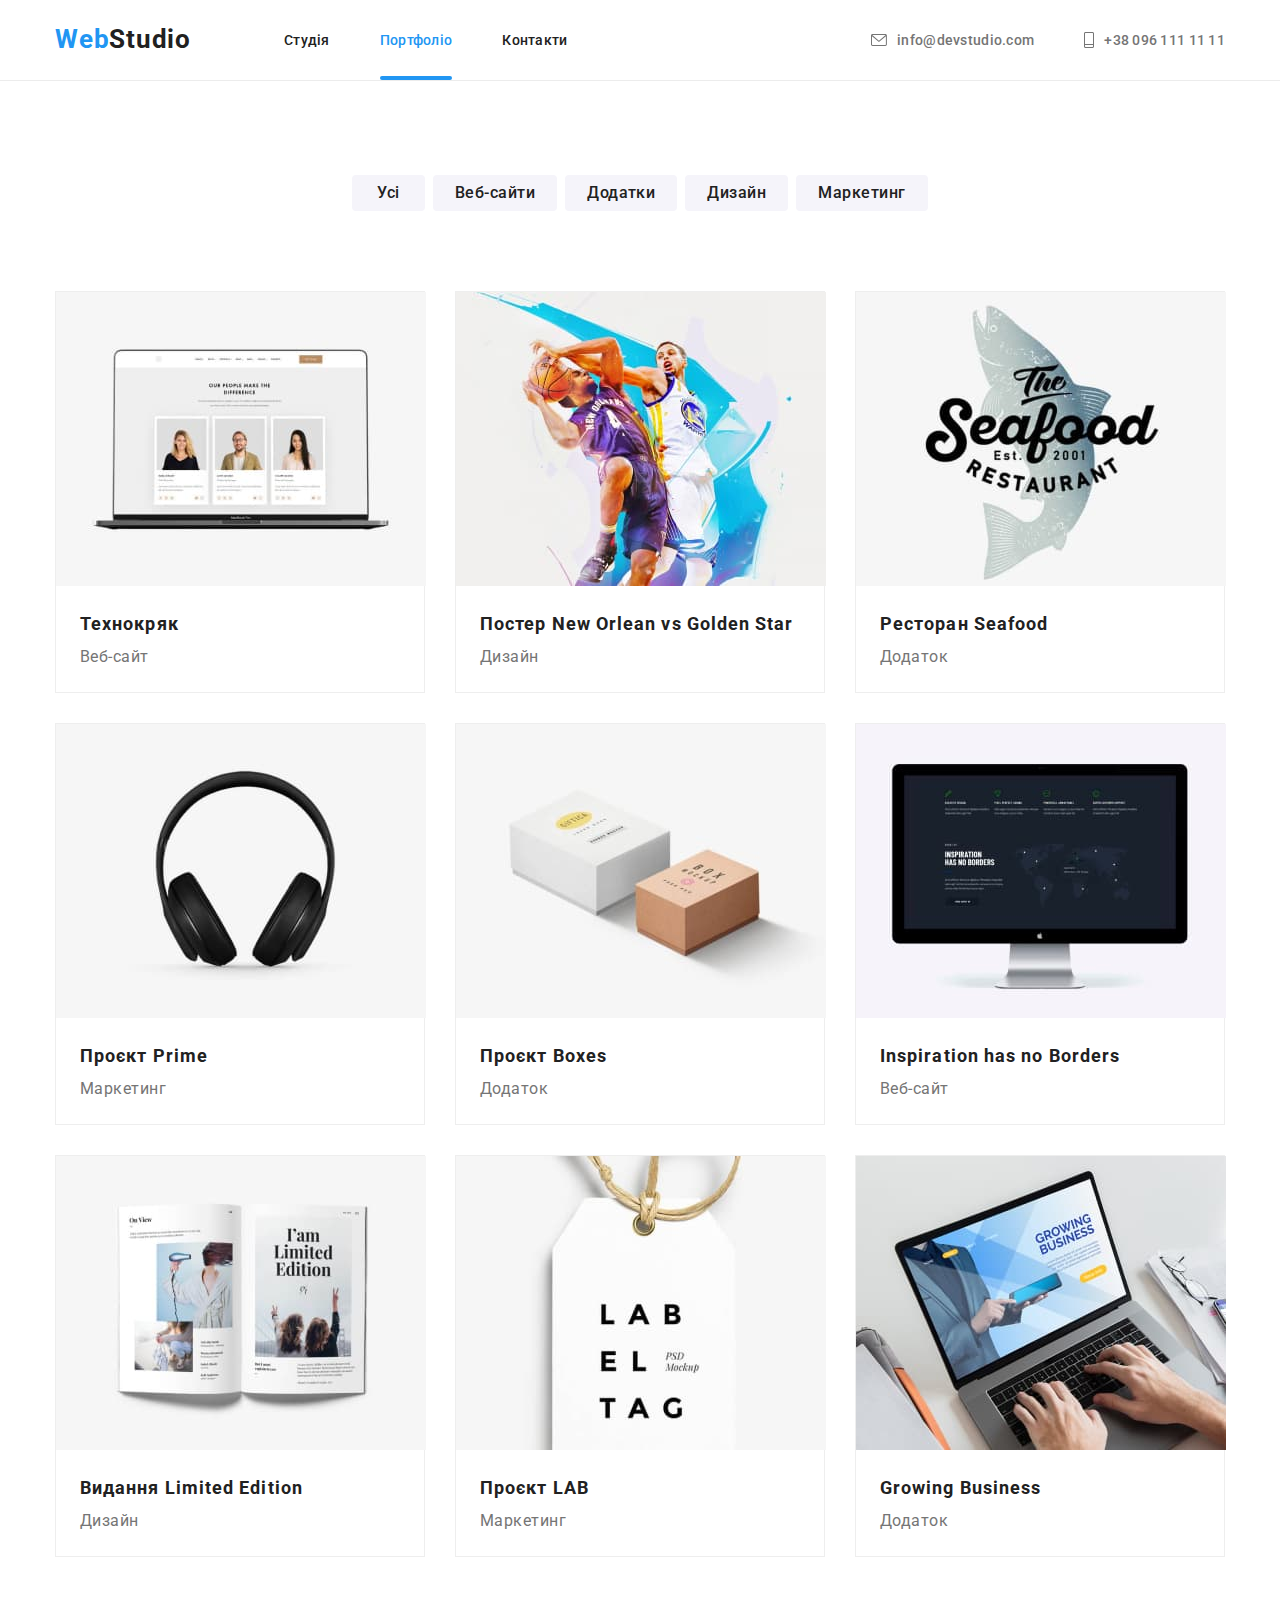
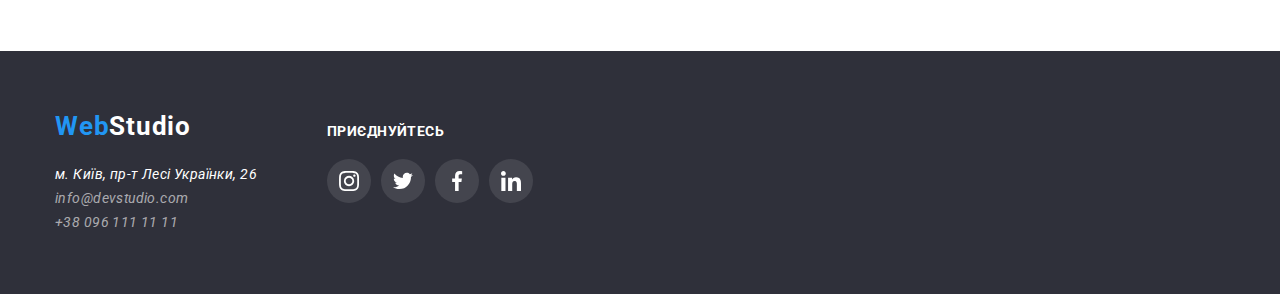
==== commit c5abe45b: "commit" ====
--- a/portfolio.html
+++ b/portfolio.html
@@ -148,64 +148,152 @@
               </div>
             </li>
             <li class="item">
-              <img src="./images/basketball.jpg" alt="basketball" width="370" />
+              <div class="portfolio-photo-container">
+                <img
+                  src="./images/basketball.jpg"
+                  alt="basketball"
+                  width="370"
+                />
+                <div class="photo-inner-container">
+                  <p class="photo-inner-text">
+                    Ресурс пропонує комплексні пропозиції з різним рівнем
+                    функціоналу та сервісів. Все це дозволить відвідувачу
+                    отримати вичерпні відомості про компанію чи приватну особу.
+                  </p>
+                </div>
+              </div>
+
               <div class="portfolio-card">
                 <h3 class="gallery-name">Постер New Orlean vs Golden Star</h3>
                 <p class="gallery-description">Дизайн</p>
               </div>
             </li>
             <li class="item">
-              <img src="./images/seafood.jpg" alt="seafood" width="370" />
+              <div class="portfolio-photo-container">
+                <img src="./images/seafood.jpg" alt="seafood" width="370" />
+                <div class="photo-inner-container">
+                  <p class="photo-inner-text">
+                    Ресурс пропонує комплексні пропозиції з різним рівнем
+                    функціоналу та сервісів. Все це дозволить відвідувачу
+                    отримати вичерпні відомості про компанію чи приватну особу.
+                  </p>
+                </div>
+              </div>
+
               <div class="portfolio-card">
                 <h3 class="gallery-name">Ресторан Seafood</h3>
                 <p class="gallery-description">Додаток</p>
               </div>
             </li>
             <li class="item">
-              <img src="./images/headphones.jpg" alt="headphones" width="370" />
+              <div class="portfolio-photo-container">
+                <img
+                  src="./images/headphones.jpg"
+                  alt="headphones"
+                  width="370"
+                />
+                <div class="photo-inner-container">
+                  <p class="photo-inner-text">
+                    Ресурс пропонує комплексні пропозиції з різним рівнем
+                    функціоналу та сервісів. Все це дозволить відвідувачу
+                    отримати вичерпні відомості про компанію чи приватну особу.
+                  </p>
+                </div>
+              </div>
+
               <div class="portfolio-card">
                 <h3 class="gallery-name">Проєкт Prime</h3>
                 <p class="gallery-description">Маркетинг</p>
               </div>
             </li>
             <li class="item">
-              <img src="./images/boxes.jpg" alt="boxes" width="370" />
+              <div class="portfolio-photo-container">
+                <img src="./images/boxes.jpg" alt="boxes" width="370" />
+                <div class="photo-inner-container">
+                  <p class="photo-inner-text">
+                    Ресурс пропонує комплексні пропозиції з різним рівнем
+                    функціоналу та сервісів. Все це дозволить відвідувачу
+                    отримати вичерпні відомості про компанію чи приватну особу.
+                  </p>
+                </div>
+              </div>
+
               <div class="portfolio-card">
                 <h3 class="gallery-name">Проєкт Boxes</h3>
                 <p class="gallery-description">Додаток</p>
               </div>
             </li>
             <li class="item">
-              <img src="./images/monitor.jpg" alt="monitor" width="370" />
+              <div class="portfolio-photo-container">
+                <img src="./images/monitor.jpg" alt="monitor" width="370" />
+                <div class="photo-inner-container">
+                  <p class="photo-inner-text">
+                    Ресурс пропонує комплексні пропозиції з різним рівнем
+                    функціоналу та сервісів. Все це дозволить відвідувачу
+                    отримати вичерпні відомості про компанію чи приватну особу.
+                  </p>
+                </div>
+              </div>
+
               <div class="portfolio-card">
                 <h3 class="gallery-name">Inspiration has no Borders</h3>
                 <p class="gallery-description">Веб-сайт</p>
               </div>
             </li>
             <li class="item">
-              <img
-                src="./images/limited-edition.jpg"
-                alt="limited-edition"
-                width="370"
-              />
+              <div class="portfolio-photo-container">
+                <img
+                  src="./images/limited-edition.jpg"
+                  alt="limited-edition"
+                  width="370"
+                />
+                <div class="photo-inner-container">
+                  <p class="photo-inner-text">
+                    Ресурс пропонує комплексні пропозиції з різним рівнем
+                    функціоналу та сервісів. Все це дозволить відвідувачу
+                    отримати вичерпні відомості про компанію чи приватну особу.
+                  </p>
+                </div>
+              </div>
+
               <div class="portfolio-card">
                 <h3 class="gallery-name">Видання Limited Edition</h3>
                 <p class="gallery-description">Дизайн</p>
               </div>
             </li>
             <li class="item">
-              <img src="./images/lab.jpg" alt="lab" width="370" />
+              <div class="portfolio-photo-container">
+                <img src="./images/lab.jpg" alt="lab" width="370" />
+                <div class="photo-inner-container">
+                  <p class="photo-inner-text">
+                    Ресурс пропонує комплексні пропозиції з різним рівнем
+                    функціоналу та сервісів. Все це дозволить відвідувачу
+                    отримати вичерпні відомості про компанію чи приватну особу.
+                  </p>
+                </div>
+              </div>
+
               <div class="portfolio-card">
                 <h3 class="gallery-name">Проєкт LAB</h3>
                 <p class="gallery-description">Маркетинг</p>
               </div>
             </li>
             <li class="item">
-              <img
-                src="./images/growing-business.jpg"
-                alt="growing-business"
-                width="370"
-              />
+              <div class="portfolio-photo-container">
+                <img
+                  src="./images/growing-business.jpg"
+                  alt="growing-business"
+                  width="370"
+                />
+                <div class="photo-inner-container">
+                  <p class="photo-inner-text">
+                    Ресурс пропонує комплексні пропозиції з різним рівнем
+                    функціоналу та сервісів. Все це дозволить відвідувачу
+                    отримати вичерпні відомості про компанію чи приватну особу.
+                  </p>
+                </div>
+              </div>
+
               <div class="portfolio-card">
                 <h3 class="gallery-name">Growing Business</h3>
                 <p class="gallery-description">Додаток</p>
--- a/css/styles.css
+++ b/css/styles.css
@@ -294,6 +294,9 @@
   margin-left: auto;
   margin-right: auto;
 
+  padding-top: 200px;
+  padding-bottom: 200px;
+
   background:(rgba(47, 48, 58, 0.4));
   background-image: 
   linear-gradient(rgba(47, 48, 58, 0.4),
@@ -314,8 +317,6 @@
 
   color: var(--main-color);
 
-  padding-top: 106px;
-
   width: 696px;
   margin-left: auto;
   margin-right: auto;
@@ -334,7 +335,6 @@
   display: inline-block;
 
   margin-top: var(--specific-second-position);
-  margin-bottom: 106px;
   margin-left: auto;
   margin-right: auto;
 
